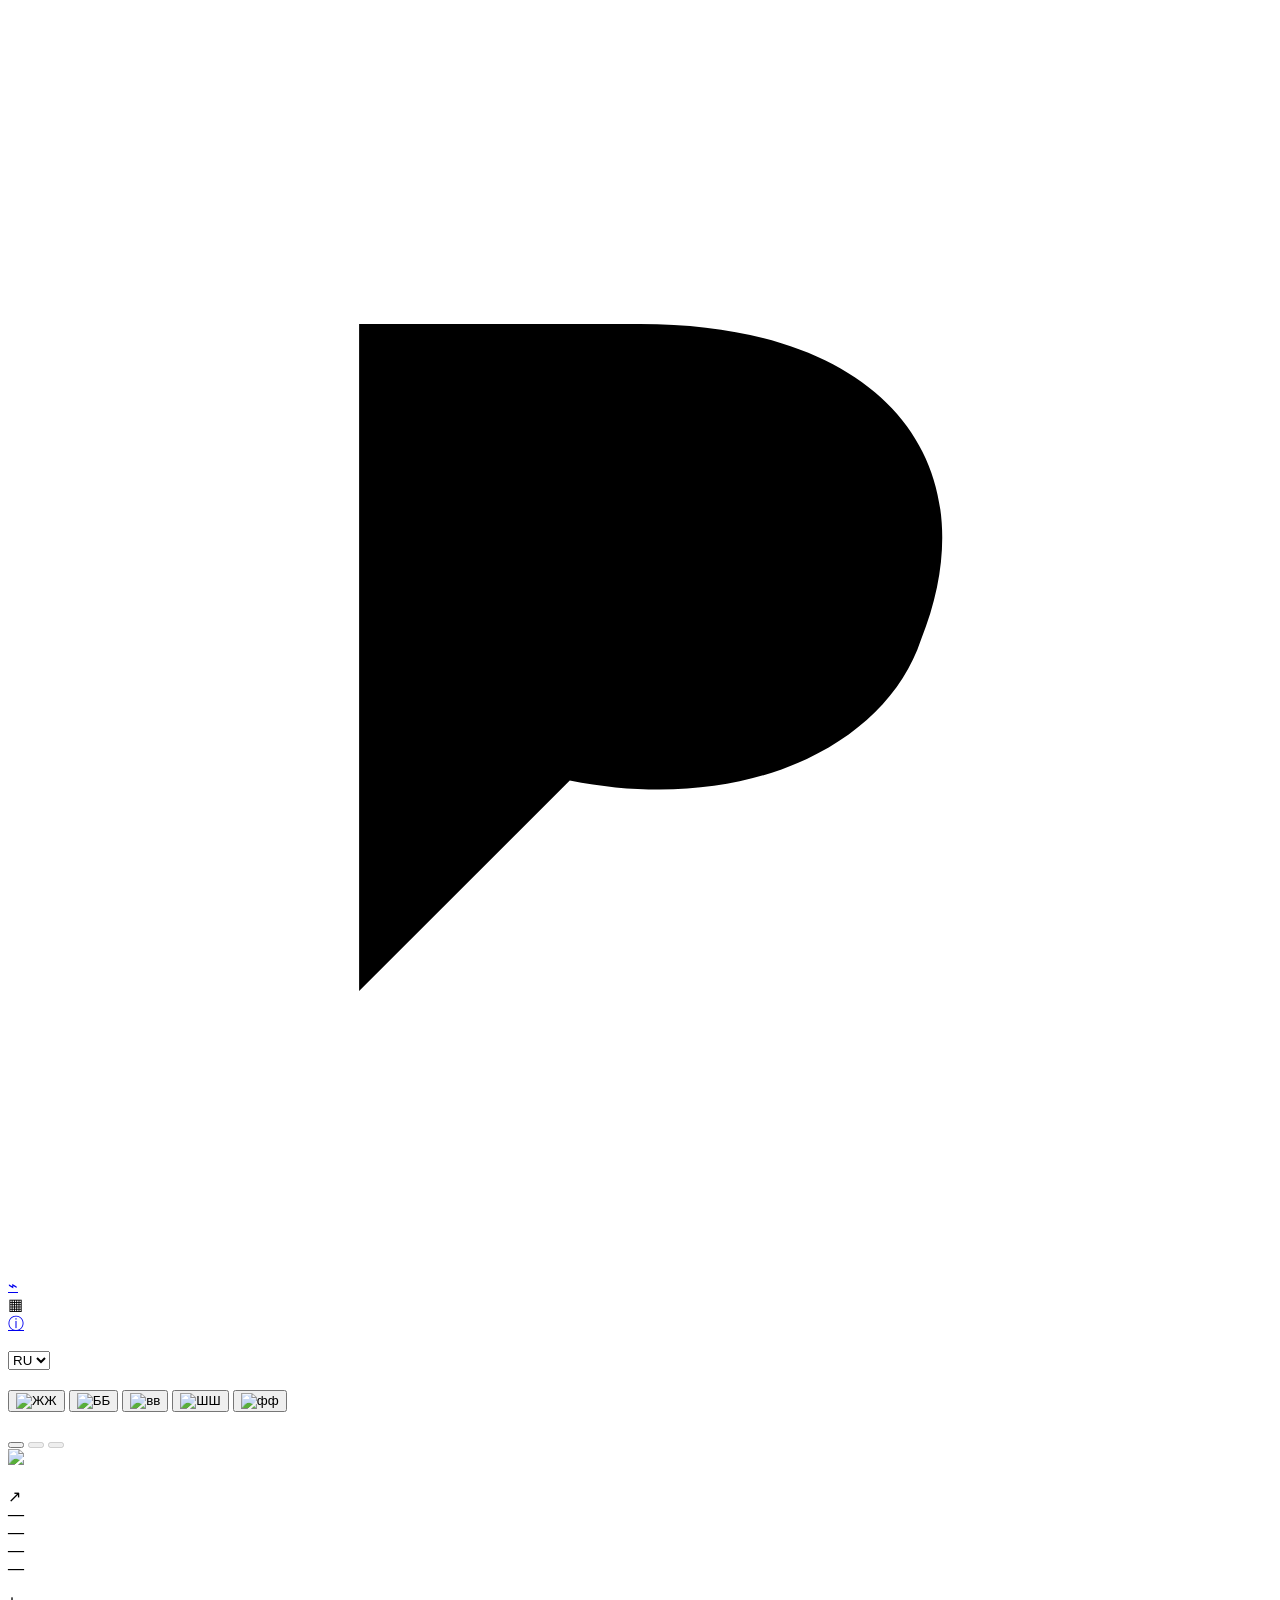
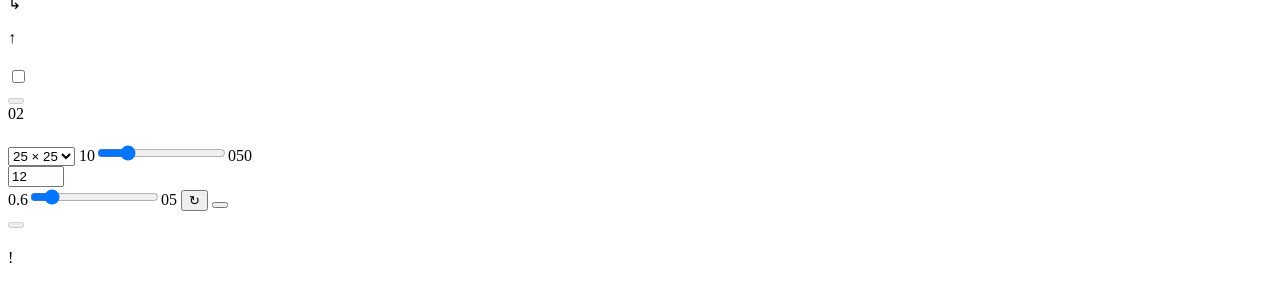
==== cli/src/main/resources/sandbox/index.html @ 058fe512 "M1: add live real-core sandbox with API and browser checks Co-authored-by: arena-agent <297053741+ar" ====
<!doctype html>
<html lang="ru">
<head>
  <meta charset="utf-8">
  <meta name="viewport" content="width=device-width, initial-scale=1">
  <title>PhotoGlyph</title>
  <link rel="stylesheet" href="/app.css">
  <script src="/app.js" defer></script>
</head>
<body>
  <div class="shell">
    <aside class="sidebar">
      <a class="brand" href="/" aria-label="PhotoGlyph">
        <svg viewBox="0 0 36 36" class="brand-mark" aria-hidden="true"><path d="M10 28V9h8c7 0 10 4 8 9-1 3-5 5-10 4"/><path d="m15 27 11-16"/></svg>
        <span data-i18n="app_name"></span>
      </a>
      <div class="sidebar-label" data-i18n="stage_badge"></div>
      <nav class="navigation">
        <a class="nav-item selected" href="#workbench"><span class="nav-icon">⌁</span><span data-i18n="nav_lab"></span></a>
        <div class="nav-item unavailable" aria-disabled="true"><span class="nav-icon">▦</span><span><span data-i18n="nav_fonts"></span><small data-i18n="nav_fonts_hint"></small></span></div>
        <a class="nav-item" href="#about"><span class="nav-icon">ⓘ</span><span data-i18n="nav_about"></span></a>
      </nav>
      <div class="sidebar-bottom"><div class="mini-line"></div><p data-i18n="sidebar_note"></p><span class="runtime" data-i18n="runtime"></span></div>
    </aside>

    <div class="content">
      <header class="topbar">
        <div class="topbar-title" data-i18n="lab_name"></div>
        <div class="topbar-actions">
          <span class="connection" id="connection"><i></i><span data-i18n="engine_loading"></span></span>
          <select id="language" data-i18n-aria="language_label"><option value="ru">RU</option><option value="en">EN</option></select>
        </div>
      </header>
      <main id="workbench">
        <section class="intro">
          <div class="eyebrow"><span class="eyebrow-line"></span><span data-i18n="eyebrow"></span></div>
          <h1 data-i18n="headline"></h1>
          <p data-i18n="intro"></p>
        </section>

        <section class="sample-section">
          <div class="section-heading"><h2 data-i18n="choose_sample"></h2><span class="small-badge" data-i18n="synthetic_notice"></span></div>
          <div class="sample-picker" id="samples">
            <button class="sample active" data-sample="1046" type="button"><img src="/api/fixtures/1046.png" alt="Ж"><span>Ж</span></button>
            <button class="sample" data-sample="1041" type="button"><img src="/api/fixtures/1041.png" alt="Б"><span>Б</span></button>
            <button class="sample" data-sample="1074" type="button"><img src="/api/fixtures/1074.png" alt="в"><span>в</span></button>
            <button class="sample" data-sample="1064" type="button"><img src="/api/fixtures/1064.png" alt="Ш"><span>Ш</span></button>
            <button class="sample" data-sample="1092" type="button"><img src="/api/fixtures/1092.png" alt="ф"><span>ф</span></button>
          </div>
          <p class="section-note" data-i18n="sample_note"></p>
        </section>

        <div class="workbench-grid">
          <div class="visual-column">
            <section class="comparison">
              <article class="preview-card">
                <div class="preview-heading"><h3 data-i18n="source_title"></h3><span class="dimension" id="dimensions"></span></div>
                <div class="view-switch" id="views">
                  <button class="active" data-view="original" data-i18n="view_original" type="button"></button>
                  <button data-view="binary" data-i18n="view_binary" type="button" disabled></button>
                  <button data-view="skeleton" data-i18n="view_skeleton" type="button" disabled></button>
                </div>
                <div class="paper"><img id="source" data-i18n-alt="source_caption" src="/api/fixtures/1046.png"></div>
                <div class="preview-caption" data-i18n="source_caption"></div>
              </article>
              <article class="preview-card output-card">
                <div class="preview-heading"><h3 data-i18n="result_title"></h3><span class="stroke-symbol" aria-hidden="true">↗</span></div>
                <div class="output-label"><span class="color-dots" aria-hidden="true"><i></i><i></i><i></i></span><span data-i18n="result_caption"></span></div>
                <div class="paper vector-paper" id="vector"><span class="empty-preview" data-i18n="preview_empty"></span></div>
                <div class="preview-caption"><span class="result-dot"></span><span id="result-status" data-i18n="engine_loading"></span></div>
              </article>
            </section>
            <div class="stats">
              <div class="stat"><span data-i18n="stat_strokes"></span><strong id="strokes">—</strong></div>
              <div class="stat"><span data-i18n="stat_closed"></span><strong id="closed">—</strong></div>
              <div class="stat" data-i18n-title="time_hint"><span data-i18n="stat_time"></span><strong><span id="time">—</span> <small data-i18n="time_unit"></small></strong></div>
              <div class="stat"><span data-i18n="stat_cycles"></span><strong id="cycles">—</strong></div>
            </div>
            <p class="cycle-note"><span aria-hidden="true">↳</span><span data-i18n="cycle_hint"></span></p>
            <div id="notice" class="notice" hidden></div>

            <section class="upload-card">
              <div class="upload-heading"><span class="upload-icon" aria-hidden="true">↑</span><div><h2 data-i18n="upload_title"></h2><p data-i18n="upload_note"></p></div></div>
              <p class="privacy-note" data-i18n="privacy_notice"></p>
              <label class="consent"><input type="checkbox" id="consent"><span data-i18n="consent"></span></label>
              <div class="upload-actions"><button id="choose-file" class="secondary-button" type="button" data-i18n="choose_file" disabled></button><button id="clear-file" class="text-button" type="button" data-i18n="clear_upload" hidden></button><span id="file-name"></span></div>
              <input id="file" type="file" accept="image/png,image/jpeg" hidden>
            </section>
          </div>

          <aside class="parameter-card">
            <div class="parameter-header"><span class="step-number">02</span><h2 data-i18n="params_title"></h2></div>
            <p class="parameter-intro" data-i18n="params_note"></p>
            <form id="parameter-form">
              <label class="control"><span data-i18n="window_label"></span><select name="window" id="window"><option value="5">5 × 5</option><option value="15">15 × 15</option><option value="25" selected>25 × 25</option><option value="35">35 × 35</option><option value="51">51 × 51</option></select></label>
              <label class="control"><span class="control-line"><span data-i18n="offset_label"></span><output id="offset-value">10</output></span><input id="offset" name="offset" type="range" min="0" max="50" value="10" step="1"><span class="range-labels"><span>0</span><span>50</span></span></label>
              <label class="control"><span data-i18n="min_area_label"></span><div class="number-control"><input name="minArea" id="minArea" type="number" min="0" max="200" step="1" value="12"><span data-i18n="pixel_unit"></span></div></label>
              <label class="control"><span class="control-line"><span data-i18n="rdp_label"></span><output id="rdp-value">0.6</output></span><input id="rdp" name="rdp" type="range" min="0" max="5" step="0.1" value="0.6"><span class="range-labels"><span>0</span><span>5 <span data-i18n="pixel_unit"></span></span></span></label>
              <button id="recalculate" class="primary-button" type="submit"><span data-i18n="recalculate"></span><span aria-hidden="true">↻</span></button>
              <button id="reset" class="text-button reset-button" type="button" data-i18n="reset_params"></button>
            </form>
            <div class="export-area"><button id="download" class="secondary-button download-button" type="button" data-i18n="download_svg" disabled></button><p data-i18n="export_note"></p></div>
          </aside>
        </div>

        <section class="development-notes" id="about">
          <article><div class="note-tag" data-i18n="stage_badge"></div><h2 data-i18n="limits_title"></h2><p data-i18n="limits_body"></p></article>
          <article class="known-issue"><div class="note-icon" aria-hidden="true">!</div><h2 data-i18n="known_issue_title"></h2><p data-i18n="known_issue_body"></p></article>
        </section>
        <footer><span data-i18n="app_name"></span><p data-i18n="about_note"></p></footer>
      </main>
    </div>
  </div>
</body>
</html>
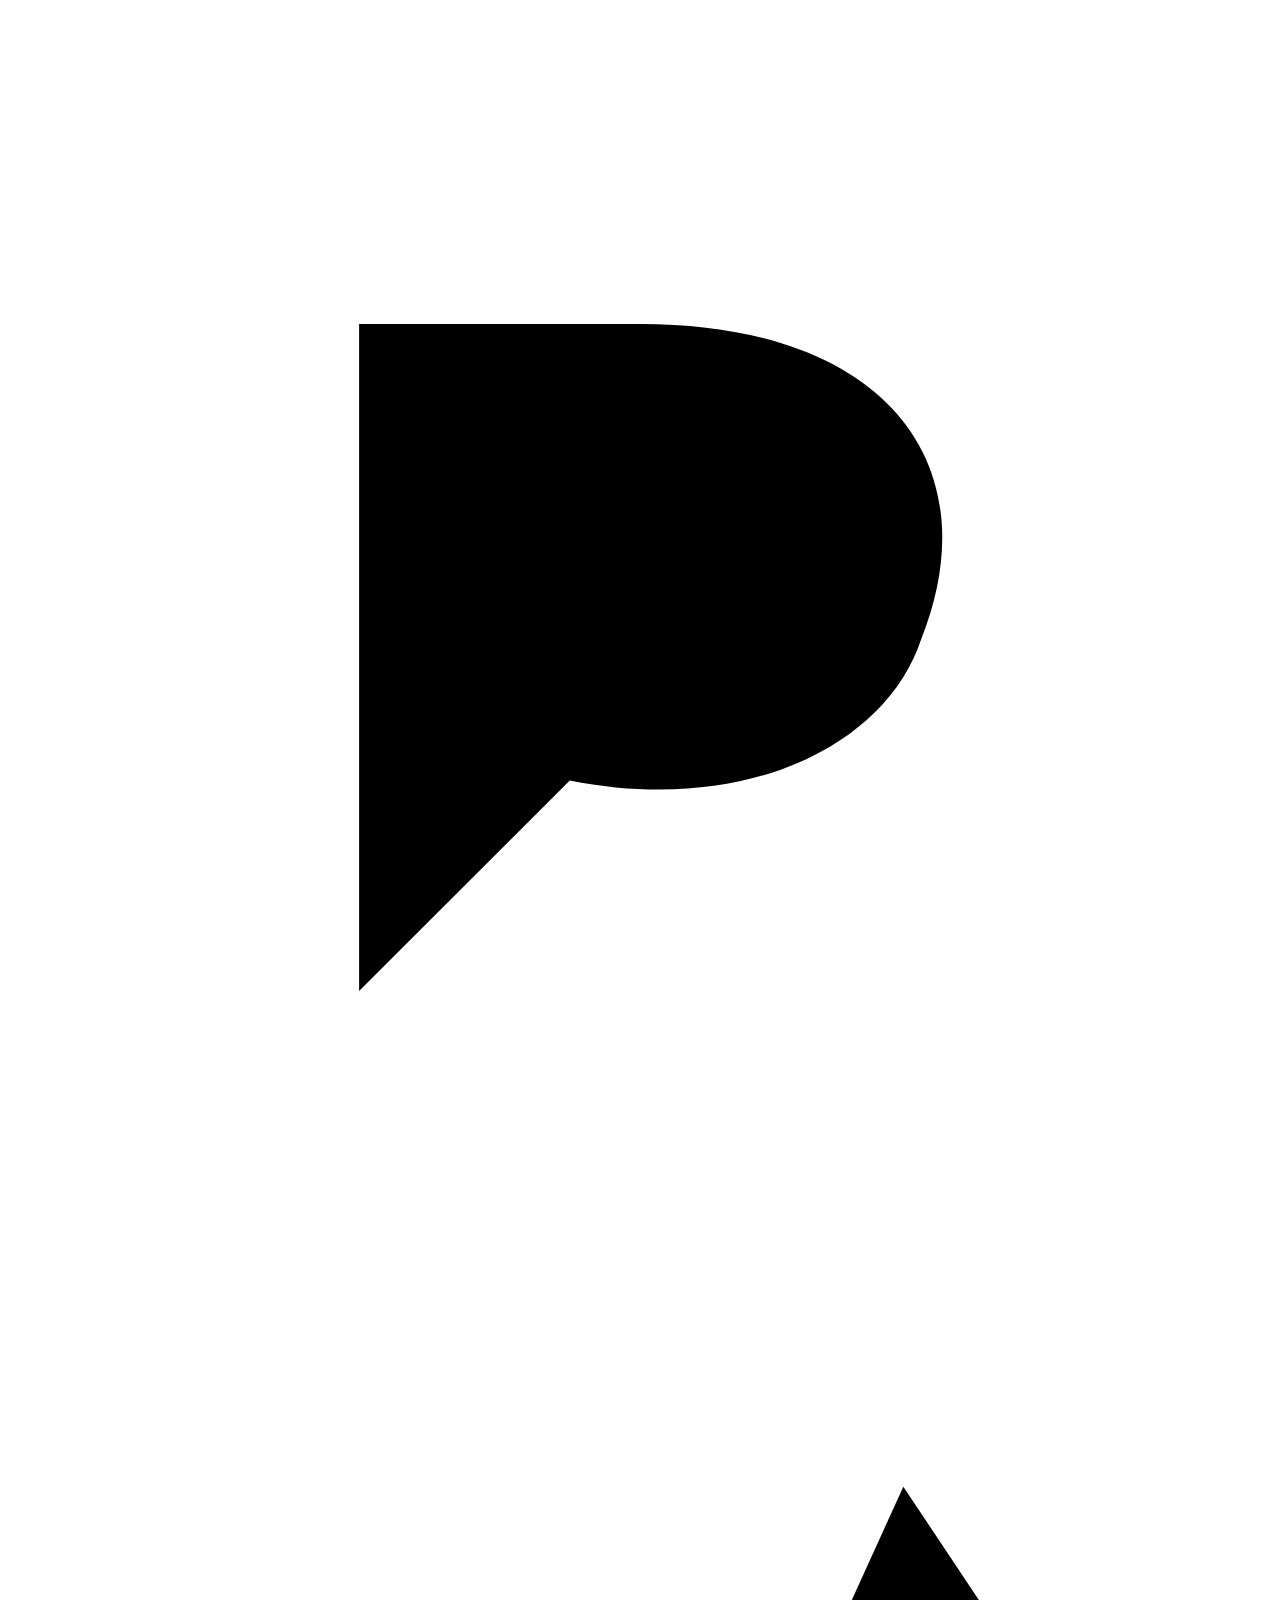
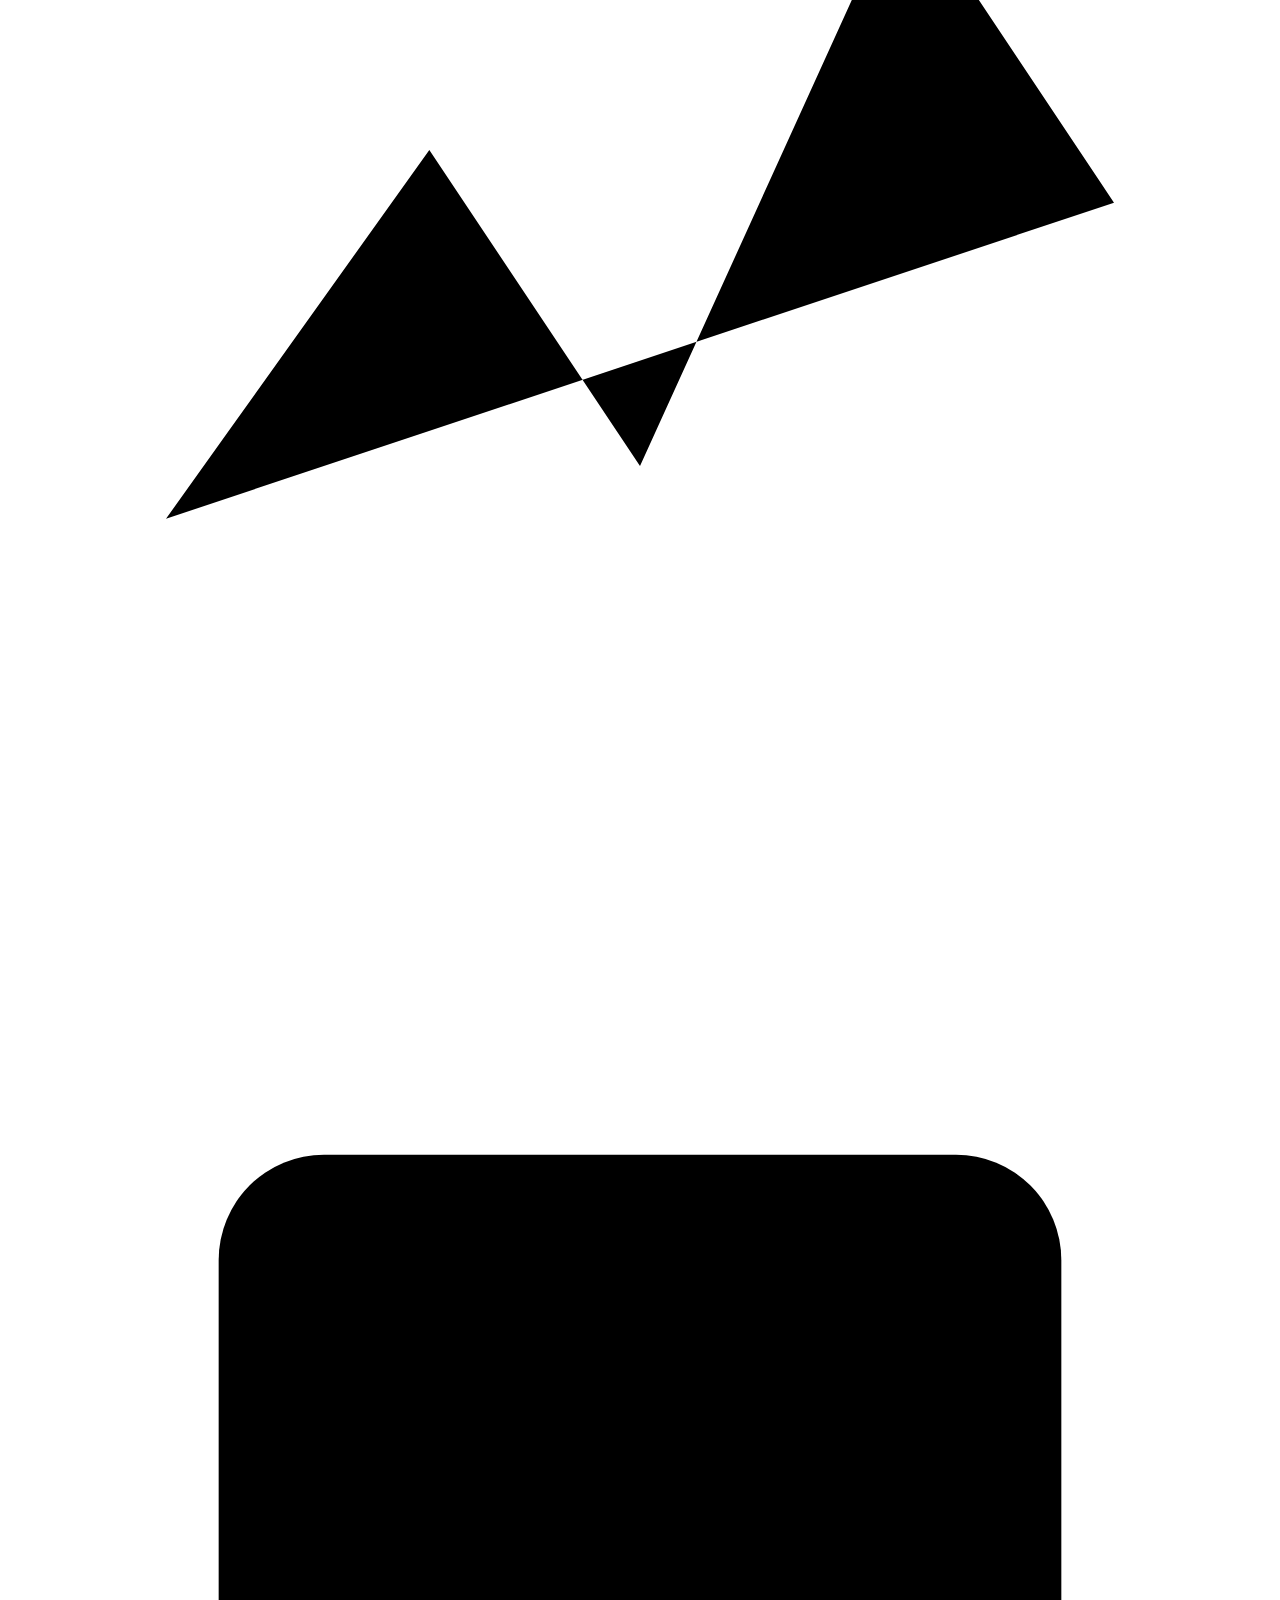
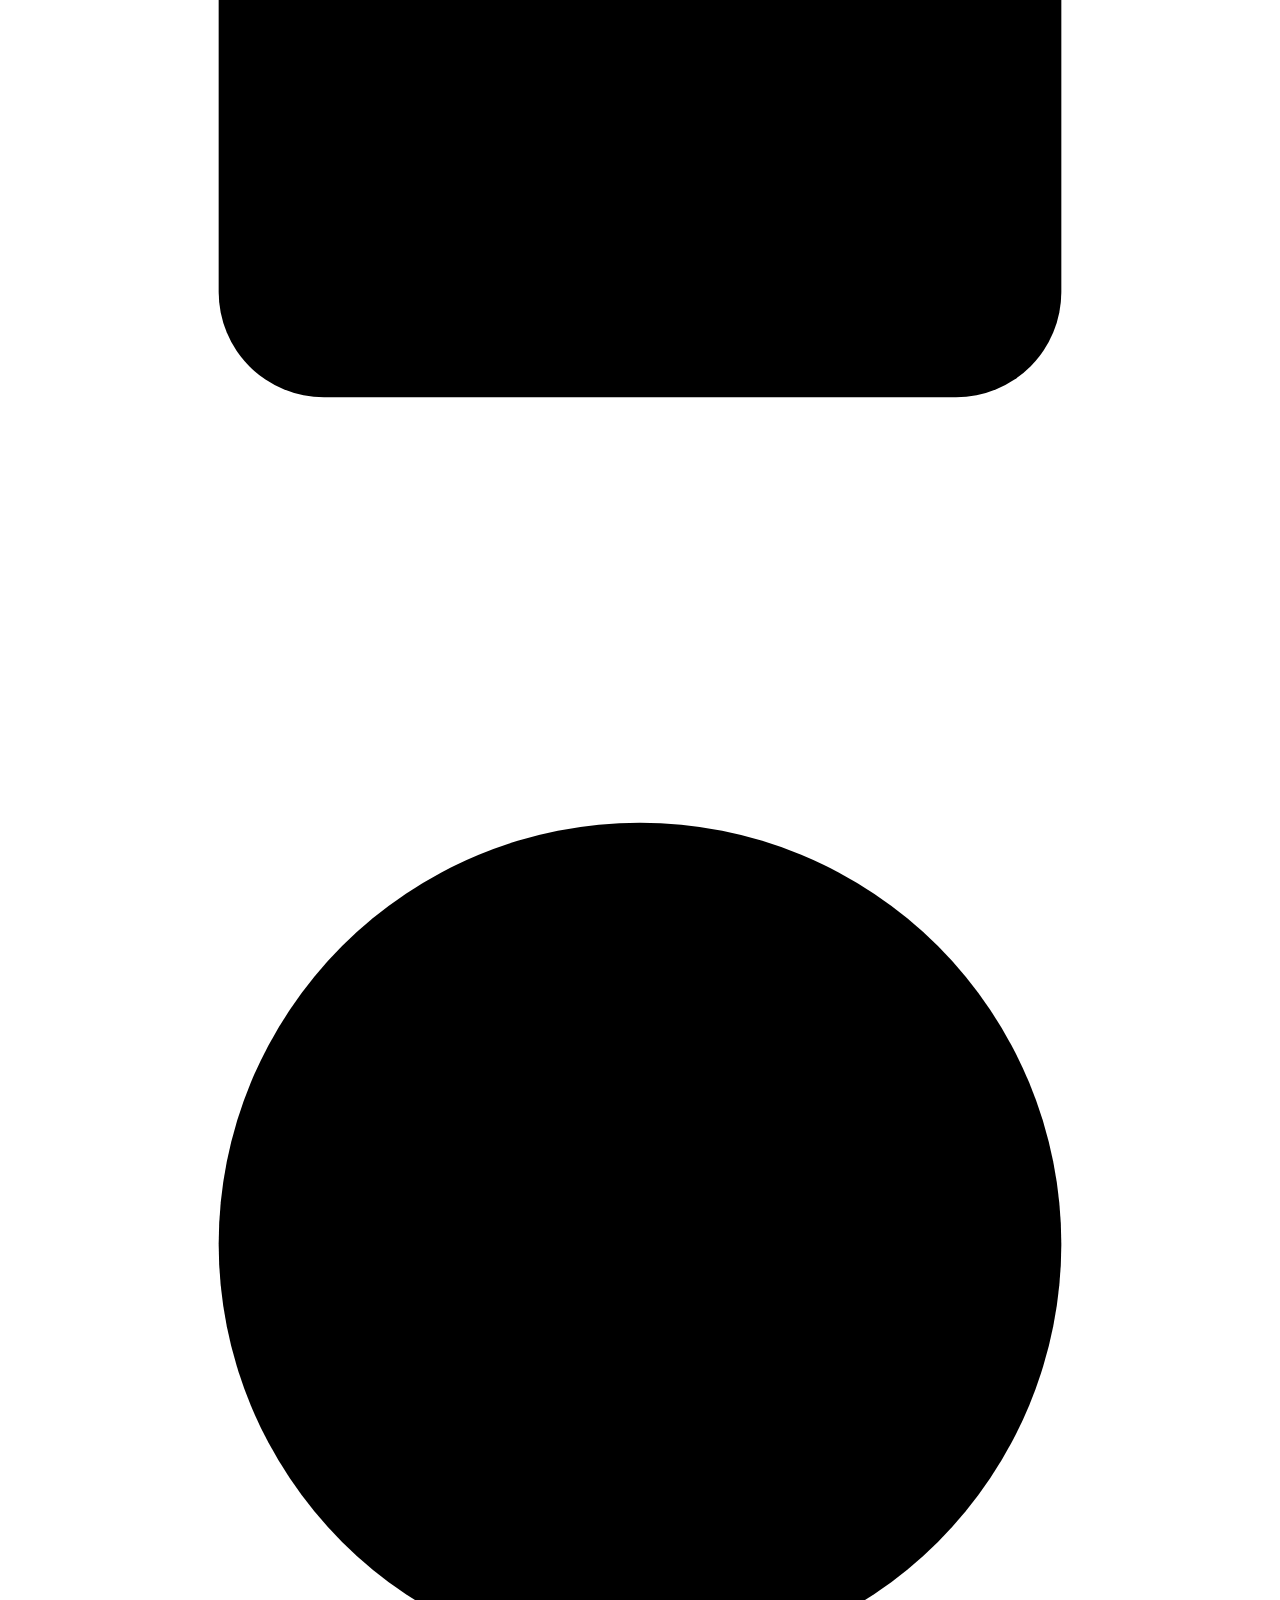
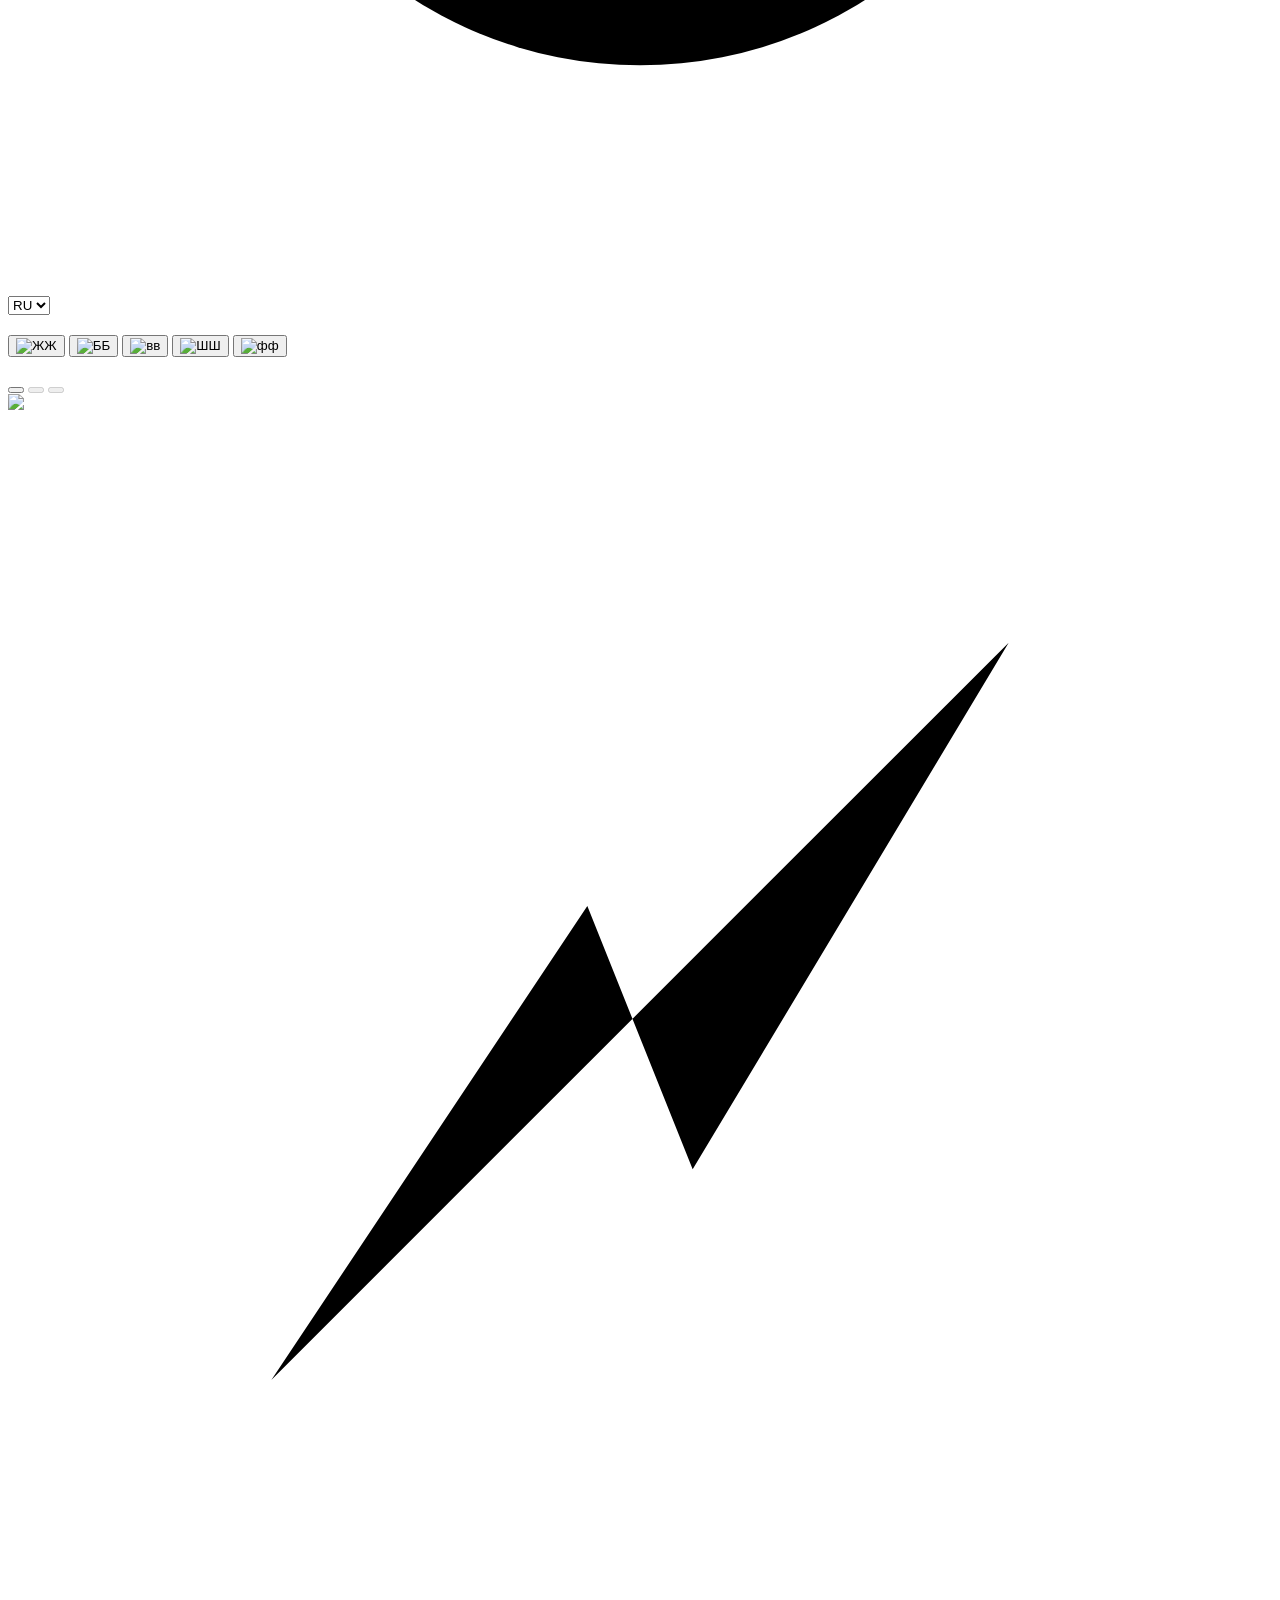
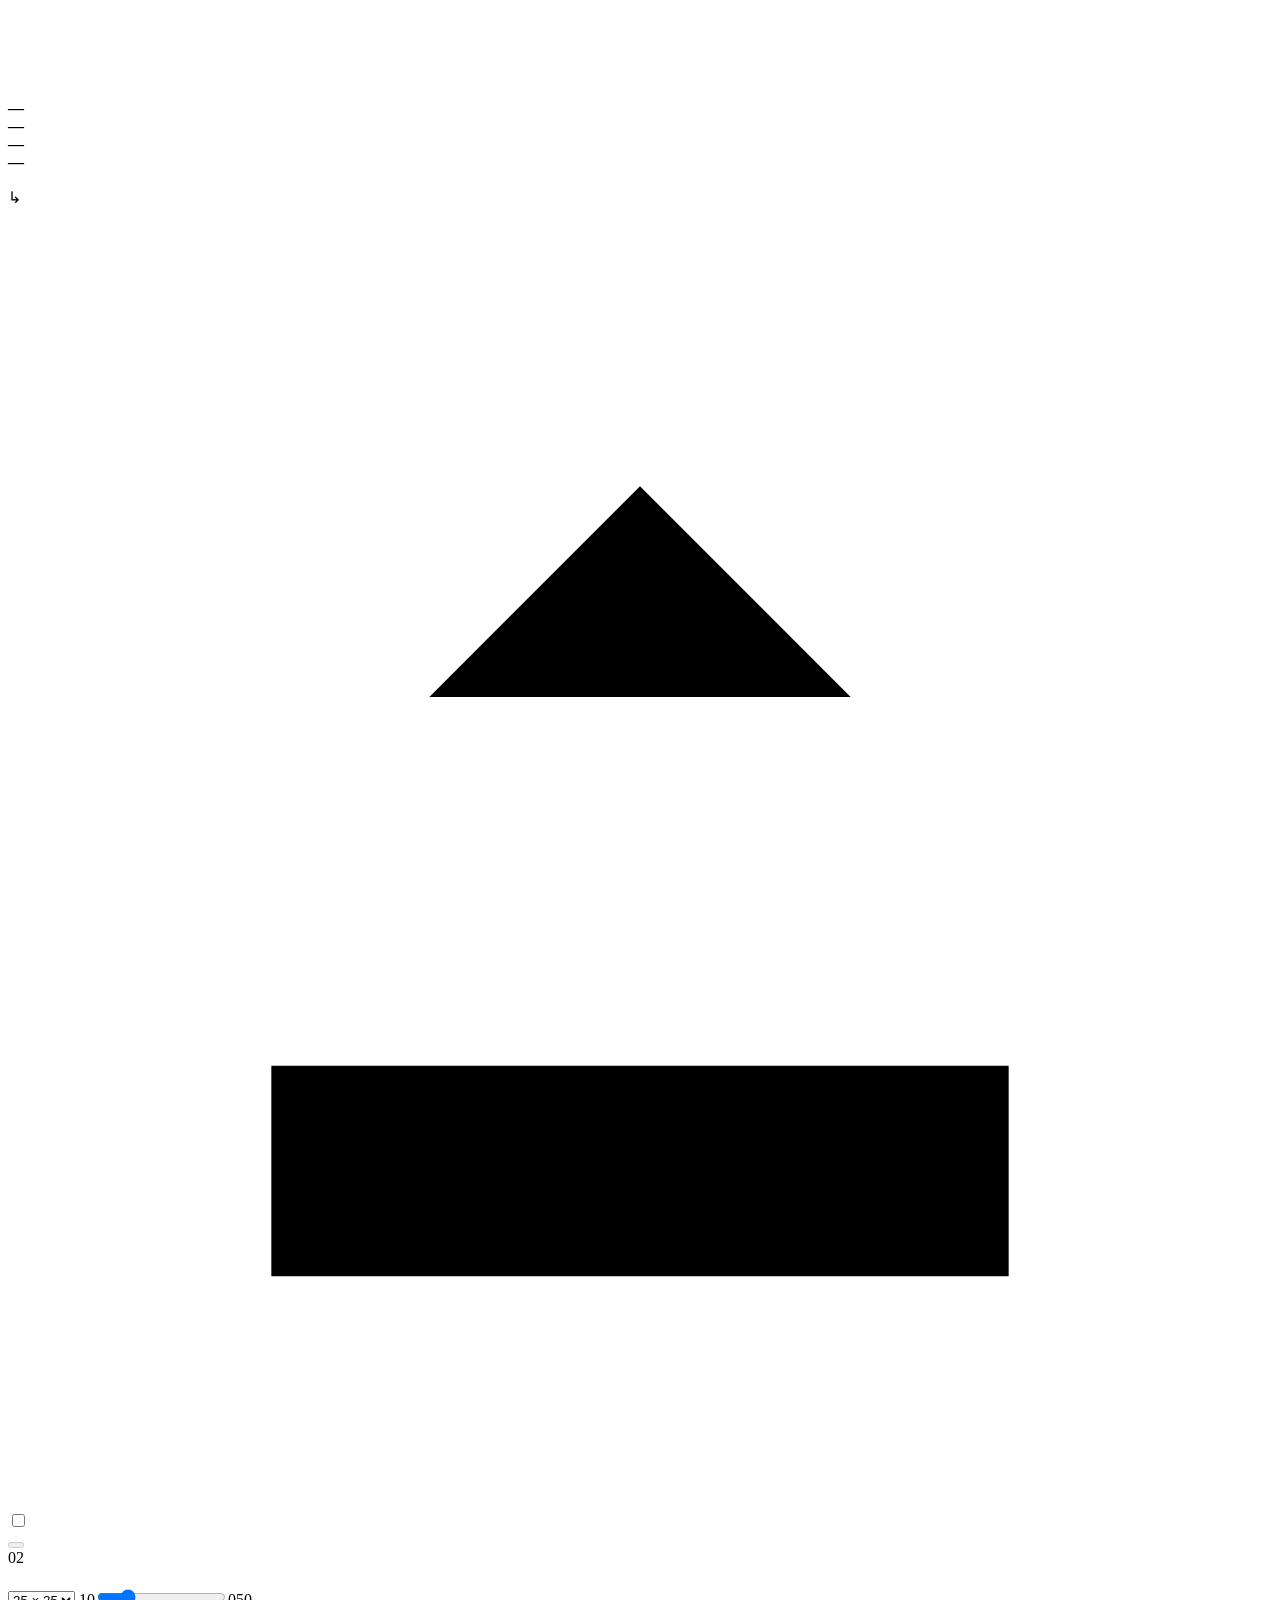
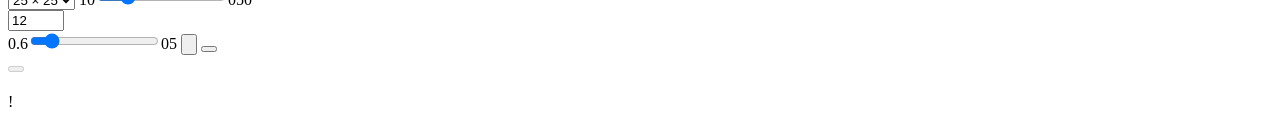
==== commit 96ac3e33: "M1: finish lint conventions and keep CLI argument counts explicit Co-authored-by: arena-agent <29705" ====
--- a/cli/src/main/resources/sandbox/index.html
+++ b/cli/src/main/resources/sandbox/index.html
@@ -16,9 +16,9 @@
       </a>
       <div class="sidebar-label" data-i18n="stage_badge"></div>
       <nav class="navigation">
-        <a class="nav-item selected" href="#workbench"><span class="nav-icon">⌁</span><span data-i18n="nav_lab"></span></a>
-        <div class="nav-item unavailable" aria-disabled="true"><span class="nav-icon">▦</span><span><span data-i18n="nav_fonts"></span><small data-i18n="nav_fonts_hint"></small></span></div>
-        <a class="nav-item" href="#about"><span class="nav-icon">ⓘ</span><span data-i18n="nav_about"></span></a>
+        <a class="nav-item selected" href="#workbench"><span class="nav-icon"><svg viewBox="0 0 24 24" aria-hidden="true"><path d="m3 16 5-7 4 6 5-11 4 6"/></svg></span><span data-i18n="nav_lab"></span></a>
+        <div class="nav-item unavailable" aria-disabled="true"><span class="nav-icon"><svg viewBox="0 0 24 24" aria-hidden="true"><rect x="4" y="4" width="16" height="16" rx="2"/><path d="M4 12h16M12 4v16"/></svg></span><span><span data-i18n="nav_fonts"></span><small data-i18n="nav_fonts_hint"></small></span></div>
+        <a class="nav-item" href="#about"><span class="nav-icon"><svg viewBox="0 0 24 24" aria-hidden="true"><circle cx="12" cy="12" r="8"/><path d="M12 11v6M12 7v1"/></svg></span><span data-i18n="nav_about"></span></a>
       </nav>
       <div class="sidebar-bottom"><div class="mini-line"></div><p data-i18n="sidebar_note"></p><span class="runtime" data-i18n="runtime"></span></div>
     </aside>
@@ -64,7 +64,7 @@
                 <div class="preview-caption" data-i18n="source_caption"></div>
               </article>
               <article class="preview-card output-card">
-                <div class="preview-heading"><h3 data-i18n="result_title"></h3><span class="stroke-symbol" aria-hidden="true">↗</span></div>
+                <div class="preview-heading"><h3 data-i18n="result_title"></h3><span class="stroke-symbol" aria-hidden="true"><svg viewBox="0 0 24 24"><path d="m5 18 6-9 2 5 6-10"/></svg></span></div>
                 <div class="output-label"><span class="color-dots" aria-hidden="true"><i></i><i></i><i></i></span><span data-i18n="result_caption"></span></div>
                 <div class="paper vector-paper" id="vector"><span class="empty-preview" data-i18n="preview_empty"></span></div>
                 <div class="preview-caption"><span class="result-dot"></span><span id="result-status" data-i18n="engine_loading"></span></div>
@@ -80,7 +80,7 @@
             <div id="notice" class="notice" hidden></div>
 
             <section class="upload-card">
-              <div class="upload-heading"><span class="upload-icon" aria-hidden="true">↑</span><div><h2 data-i18n="upload_title"></h2><p data-i18n="upload_note"></p></div></div>
+              <div class="upload-heading"><span class="upload-icon" aria-hidden="true"><svg viewBox="0 0 24 24"><path d="M12 17V5m-4 4 4-4 4 4M5 16v4h14v-4"/></svg></span><div><h2 data-i18n="upload_title"></h2><p data-i18n="upload_note"></p></div></div>
               <p class="privacy-note" data-i18n="privacy_notice"></p>
               <label class="consent"><input type="checkbox" id="consent"><span data-i18n="consent"></span></label>
               <div class="upload-actions"><button id="choose-file" class="secondary-button" type="button" data-i18n="choose_file" disabled></button><button id="clear-file" class="text-button" type="button" data-i18n="clear_upload" hidden></button><span id="file-name"></span></div>
@@ -96,7 +96,7 @@
               <label class="control"><span class="control-line"><span data-i18n="offset_label"></span><output id="offset-value">10</output></span><input id="offset" name="offset" type="range" min="0" max="50" value="10" step="1"><span class="range-labels"><span>0</span><span>50</span></span></label>
               <label class="control"><span data-i18n="min_area_label"></span><div class="number-control"><input name="minArea" id="minArea" type="number" min="0" max="200" step="1" value="12"><span data-i18n="pixel_unit"></span></div></label>
               <label class="control"><span class="control-line"><span data-i18n="rdp_label"></span><output id="rdp-value">0.6</output></span><input id="rdp" name="rdp" type="range" min="0" max="5" step="0.1" value="0.6"><span class="range-labels"><span>0</span><span>5 <span data-i18n="pixel_unit"></span></span></span></label>
-              <button id="recalculate" class="primary-button" type="submit"><span data-i18n="recalculate"></span><span aria-hidden="true">↻</span></button>
+              <button id="recalculate" class="primary-button" type="submit"><span data-i18n="recalculate"></span><span aria-hidden="true"><svg class="button-icon" viewBox="0 0 24 24"><path d="M19 9a8 8 0 1 0 1 7M19 4v5h-5"/></svg></span></button>
               <button id="reset" class="text-button reset-button" type="button" data-i18n="reset_params"></button>
             </form>
             <div class="export-area"><button id="download" class="secondary-button download-button" type="button" data-i18n="download_svg" disabled></button><p data-i18n="export_note"></p></div>
